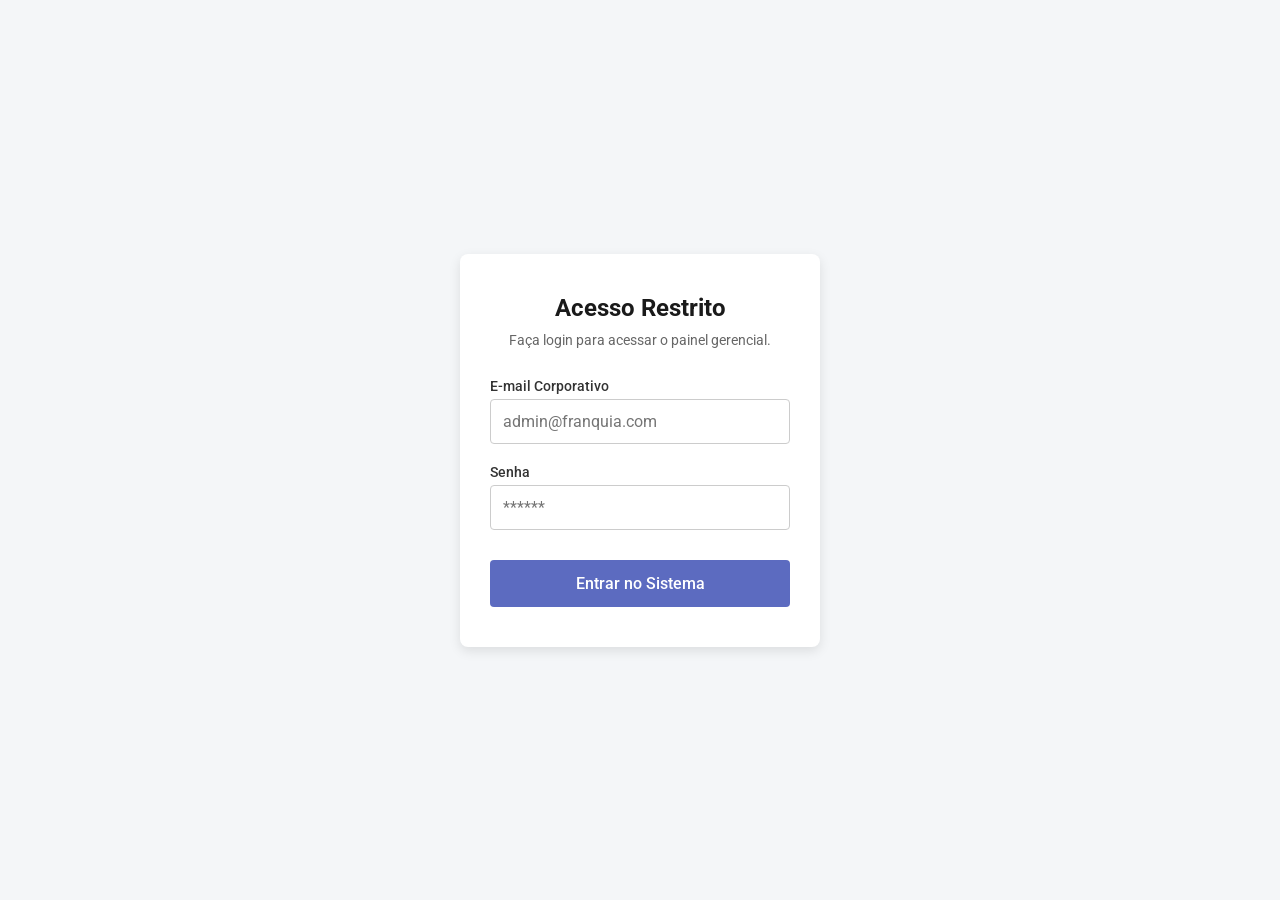
==== Franquias.Web/index.html @ 9a31c7cf "refactor: migracao do front-end para HTML, CSS e JavaScript puro com painel dinamico" ====
<!DOCTYPE html>
<html lang="pt-BR">
<head>
    <meta charset="UTF-8">
    <meta name="viewport" content="width=device-width, initial-scale=1.0">
    <title>Gestão de Franquias S/A - Login</title>
    <!-- Conectando o arquivo de pintura -->
    <link rel="stylesheet" href="style.css">
    <!-- Trazendo uma fonte moderna do Google -->
    <link href="https://fonts.googleapis.com/css2?family=Roboto:wght@300;400;500;700&display=swap" rel="stylesheet">
</head>
<body>

    <div class="login-container">
        <div class="login-card">
            <h2>Acesso Restrito</h2>
            <p>Faça login para acessar o painel gerencial.</p>
            
            <div class="input-group">
                <label for="email">E-mail Corporativo</label>
                <input type="email" id="email" placeholder="admin@franquia.com">
            </div>

            <div class="input-group">
                <label for="senha">Senha</label>
                <input type="password" id="senha" placeholder="******">
            </div>

            <p id="mensagem-erro" class="erro-oculto">E-mail ou senha incorretos.</p>

            <button id="btn-login">Entrar no Sistema</button>
        </div>
    </div>

    <!-- Conectando o motor de JavaScript -->
    <script src="script.js"></script>
</body>
</html>
---- Franquias.Web/style.css ----
/* Reset padrão para garantir que funcione igual em todos os navegadores */
* {
    margin: 0;
    padding: 0;
    box-sizing: border-box;
    font-family: 'Roboto', sans-serif;
}

/* Fundo da tela: um cinza bem claro e elegante */
body {
    background-color: #f4f6f8;
    display: flex;
    justify-content: center;
    align-items: center;
    height: 100vh;
    color: #333;
}

/* Container para centralizar o cartão na tela */
.login-container {
    width: 100%;
    max-width: 400px;
    padding: 20px;
}

/* O cartão branco do formulário com sombra */
.login-card {
    background-color: #ffffff;
    padding: 40px 30px;
    border-radius: 8px;
    box-shadow: 0 4px 12px rgba(0, 0, 0, 0.1);
    text-align: center;
}

.login-card h2 {
    margin-bottom: 10px;
    color: #1a1a1a;
}

.login-card p {
    font-size: 14px;
    color: #666;
    margin-bottom: 30px;
}

/* Estrutura das caixas de texto */
.input-group {
    text-align: left;
    margin-bottom: 20px;
}

.input-group label {
    display: block;
    font-size: 14px;
    font-weight: 500;
    margin-bottom: 5px;
    color: #333;
}

.input-group input {
    width: 100%;
    padding: 12px;
    border: 1px solid #ccc;
    border-radius: 4px;
    font-size: 16px;
    transition: border-color 0.3s;
}

/* Efeito ao clicar na caixa de texto */
.input-group input:focus {
    border-color: #5C6BC0; /* Azul corporativo */
    outline: none;
}

/* Botão principal */
button {
    width: 100%;
    padding: 14px;
    background-color: #5C6BC0;
    color: white;
    border: none;
    border-radius: 4px;
    font-size: 16px;
    font-weight: 500;
    cursor: pointer;
    transition: background-color 0.3s;
    margin-top: 10px;
}

button:hover {
    background-color: #3F51B5; /* Azul mais escuro ao passar o mouse */
}

/* Ocultar a mensagem de erro por padrão */
.erro-oculto {
    display: none;
}

/* Estilo da mensagem de erro quando aparecer */
#mensagem-erro {
    color: #d32f2f;
    font-size: 14px;
    margin-bottom: 15px;
    margin-top: -10px;
    font-weight: 500;
}




/* =========================================
   ESTILOS DO DASHBOARD (dashboard.html)
   ========================================= */

.dashboard-layout {
    display: flex;
    justify-content: flex-start;
    align-items: stretch;
    background-color: #f4f6f8;
}

/* Menu Lateral */
.sidebar {
    width: 250px;
    background-color: #343a40; /* Cor escura estilo MudBlazor */
    color: white;
    min-height: 100vh;
    display: flex;
    flex-direction: column;
}

.sidebar-header {
    padding: 20px;
    background-color: #23272b;
    border-bottom: 1px solid #4b545c;
}

.nav-links {
    list-style: none;
    padding: 10px 0;
}

.nav-links li a {
    display: block;
    padding: 15px 20px;
    color: #c2c7d0;
    text-decoration: none;
    font-weight: 500;
    transition: 0.3s;
}

.nav-links li a:hover, .nav-links li a.active {
    background-color: #4b545c;
    color: white;
}

/* Área Principal */
.main-content {
    flex: 1;
    padding: 40px;
}

.top-header h1 {
    color: #333;
    margin-bottom: 5px;
}

.top-header p {
    color: #666;
    margin-bottom: 30px;
}

/* Grid de Cartões */
.cards-grid {
    display: grid;
    grid-template-columns: repeat(auto-fit, minmax(250px, 1fr));
    gap: 20px;
}

.card {
    background-color: white;
    padding: 25px;
    border-radius: 8px;
    box-shadow: 0 2px 8px rgba(0,0,0,0.05);
}

.card h3 {
    font-size: 16px;
    color: #666;
    margin-bottom: 15px;
    font-weight: 500;
}

.card-value {
    font-size: 32px;
    font-weight: 700;
}

/* Cores dos números */
.text-primary { color: #5C6BC0; }
.text-success { color: #4CAF50; }
.text-danger { color: #F44336; }
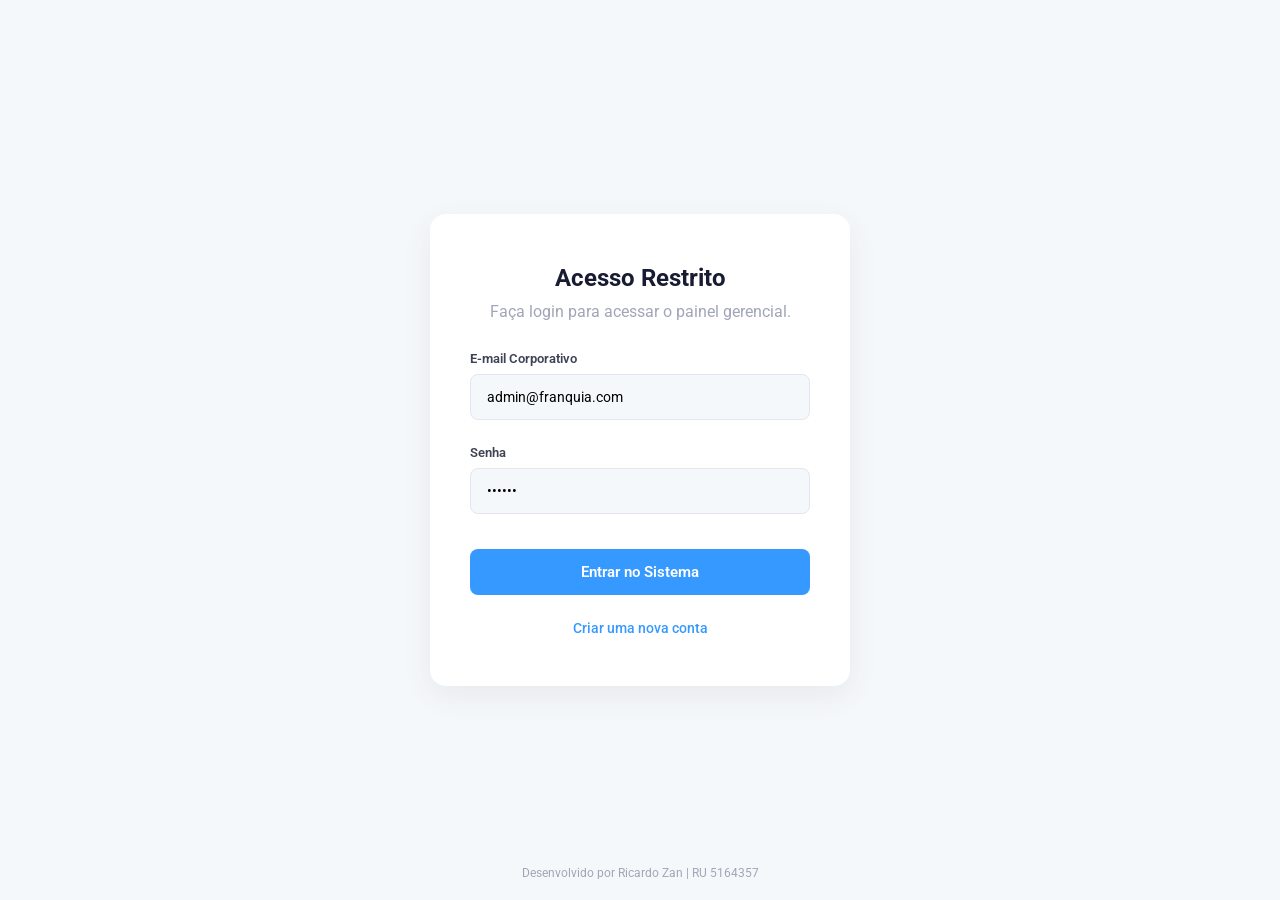
==== commit 5256de73: "fix: ajuste no payload de cadastro para integrar com a API" ====
--- a/Franquias.Web/index.html
+++ b/Franquias.Web/index.html
@@ -18,18 +18,30 @@
             
             <div class="input-group">
                 <label for="email">E-mail Corporativo</label>
-                <input type="email" id="email" placeholder="admin@franquia.com">
+                <!-- Atributo value adicionado para auto-preenchimento -->
+                <input type="email" id="email" value="admin@franquia.com" placeholder="admin@franquia.com">
             </div>
 
             <div class="input-group">
                 <label for="senha">Senha</label>
-                <input type="password" id="senha" placeholder="******">
+                <!-- Atributo value adicionado para auto-preenchimento -->
+                <input type="password" id="senha" value="123456" placeholder="******">
             </div>
 
             <p id="mensagem-erro" class="erro-oculto">E-mail ou senha incorretos.</p>
 
             <button id="btn-login">Entrar no Sistema</button>
+
+            <!-- Link para a tela de Cadastro -->
+            <div style="margin-top: 25px; font-size: 14px;">
+                <a href="cadastro.html" style="color: #3699ff; text-decoration: none; font-weight: 500;">Criar uma nova conta</a>
+            </div>
         </div>
+    </div>
+
+    <!-- Assinatura do Projeto Acadêmico -->
+    <div style="position: absolute; bottom: 20px; width: 100%; text-align: center; color: #a1a5b7; font-size: 12px;">
+        Desenvolvido por Ricardo Zan | RU 5164357
     </div>
 
     <!-- Conectando o motor de JavaScript -->
--- a/Franquias.Web/style.css
+++ b/Franquias.Web/style.css
@@ -1,4 +1,6 @@
-/* Reset padrão para garantir que funcione igual em todos os navegadores */
+/* =========================================
+   RESET E FONTES
+   ========================================= */
 * {
     margin: 0;
     padding: 0;
@@ -6,197 +8,261 @@
     font-family: 'Roboto', sans-serif;
 }
 
-/* Fundo da tela: um cinza bem claro e elegante */
 body {
-    background-color: #f4f6f8;
+    background-color: #f5f8fa; /* Fundo off-white moderno */
+    color: #3f4254;
+}
+
+/* =========================================
+   TELA DE LOGIN
+   ========================================= */
+.login-container {
     display: flex;
     justify-content: center;
     align-items: center;
     height: 100vh;
-    color: #333;
-}
-
-/* Container para centralizar o cartão na tela */
-.login-container {
-    width: 100%;
-    max-width: 400px;
     padding: 20px;
 }
 
-/* O cartão branco do formulário com sombra */
 .login-card {
-    background-color: #ffffff;
-    padding: 40px 30px;
-    border-radius: 8px;
-    box-shadow: 0 4px 12px rgba(0, 0, 0, 0.1);
+    background: #ffffff;
+    padding: 50px 40px;
+    border-radius: 16px;
+    box-shadow: 0px 10px 30px 0px rgba(82, 63, 105, 0.08);
     text-align: center;
+    width: 100%;
+    max-width: 420px;
 }
 
 .login-card h2 {
+    color: #181c32;
+    font-size: 24px;
+    font-weight: 700;
     margin-bottom: 10px;
-    color: #1a1a1a;
 }
 
 .login-card p {
-    font-size: 14px;
-    color: #666;
+    color: #a1a5b7;
     margin-bottom: 30px;
 }
 
-/* Estrutura das caixas de texto */
 .input-group {
     text-align: left;
-    margin-bottom: 20px;
+    margin-bottom: 25px;
 }
 
 .input-group label {
+    font-size: 13px;
+    font-weight: 600;
+    color: #3f4254;
+    margin-bottom: 8px;
     display: block;
+}
+
+.input-group input {
+    width: 100%;
+    padding: 14px 16px;
+    background-color: #f5f8fa;
+    border: 1px solid #e4e6ef;
+    border-radius: 8px;
     font-size: 14px;
-    font-weight: 500;
-    margin-bottom: 5px;
-    color: #333;
-}
-
-.input-group input {
-    width: 100%;
-    padding: 12px;
-    border: 1px solid #ccc;
-    border-radius: 4px;
-    font-size: 16px;
-    transition: border-color 0.3s;
-}
-
-/* Efeito ao clicar na caixa de texto */
+    transition: all 0.3s ease;
+}
+
 .input-group input:focus {
-    border-color: #5C6BC0; /* Azul corporativo */
+    background-color: #ffffff;
+    border-color: #3699ff;
+    box-shadow: 0 0 0 3px rgba(54, 153, 255, 0.1);
     outline: none;
 }
 
-/* Botão principal */
 button {
     width: 100%;
     padding: 14px;
-    background-color: #5C6BC0;
+    background-color: #3699ff;
     color: white;
     border: none;
-    border-radius: 4px;
-    font-size: 16px;
-    font-weight: 500;
+    border-radius: 8px;
+    font-size: 15px;
+    font-weight: 600;
     cursor: pointer;
-    transition: background-color 0.3s;
+    transition: all 0.3s ease;
     margin-top: 10px;
 }
 
 button:hover {
-    background-color: #3F51B5; /* Azul mais escuro ao passar o mouse */
-}
-
-/* Ocultar a mensagem de erro por padrão */
-.erro-oculto {
-    display: none;
-}
-
-/* Estilo da mensagem de erro quando aparecer */
-#mensagem-erro {
-    color: #d32f2f;
-    font-size: 14px;
-    margin-bottom: 15px;
-    margin-top: -10px;
-    font-weight: 500;
-}
-
-
-
-
-/* =========================================
-   ESTILOS DO DASHBOARD (dashboard.html)
-   ========================================= */
-
+    background-color: #187de4;
+    box-shadow: 0px 4px 12px rgba(54, 153, 255, 0.3);
+}
+
+.erro-oculto { display: none; }
+#mensagem-erro { color: #f1416c; font-size: 13px; font-weight: 500; margin: -10px 0 15px 0; }
+
+/* =========================================
+   DASHBOARD E UNIDADES (LAYOUT GERAL)
+   ========================================= */
 .dashboard-layout {
     display: flex;
-    justify-content: flex-start;
-    align-items: stretch;
-    background-color: #f4f6f8;
-}
-
-/* Menu Lateral */
+    min-height: 100vh;
+}
+
+/* Sidebar Dark Premium */
 .sidebar {
-    width: 250px;
-    background-color: #343a40; /* Cor escura estilo MudBlazor */
-    color: white;
-    min-height: 100vh;
+    width: 260px;
+    background: linear-gradient(180deg, #1e1e2d 0%, #151521 100%);
+    color: #ffffff;
     display: flex;
     flex-direction: column;
+    box-shadow: 2px 0 10px rgba(0,0,0,0.1);
 }
 
 .sidebar-header {
-    padding: 20px;
-    background-color: #23272b;
-    border-bottom: 1px solid #4b545c;
+    padding: 30px 25px;
+    border-bottom: 1px solid rgba(255,255,255,0.05);
+}
+
+.sidebar-header h2 {
+    font-size: 22px;
+    font-weight: 700;
+    letter-spacing: 1px;
+    color: #ffffff;
 }
 
 .nav-links {
     list-style: none;
-    padding: 10px 0;
+    padding: 20px 0;
 }
 
 .nav-links li a {
-    display: block;
-    padding: 15px 20px;
-    color: #c2c7d0;
+    display: flex;
+    align-items: center;
+    padding: 15px 25px;
+    color: #9899ac;
     text-decoration: none;
     font-weight: 500;
-    transition: 0.3s;
+    font-size: 14px;
+    transition: all 0.3s ease;
+    border-left: 4px solid transparent;
 }
 
 .nav-links li a:hover, .nav-links li a.active {
-    background-color: #4b545c;
-    color: white;
+    background-color: #1b1b29;
+    color: #ffffff;
+    border-left: 4px solid #3699ff;
 }
 
 /* Área Principal */
 .main-content {
     flex: 1;
-    padding: 40px;
+    padding: 40px 50px;
+    background-color: #f5f8fa;
+}
+
+.top-header {
+    margin-bottom: 40px;
 }
 
 .top-header h1 {
-    color: #333;
-    margin-bottom: 5px;
+    font-size: 28px;
+    color: #181c32;
+    font-weight: 700;
+    margin-bottom: 8px;
 }
 
 .top-header p {
-    color: #666;
-    margin-bottom: 30px;
-}
-
-/* Grid de Cartões */
+    color: #a1a5b7;
+    font-size: 15px;
+}
+
+/* =========================================
+   CARDS DE INDICADORES
+   ========================================= */
 .cards-grid {
     display: grid;
-    grid-template-columns: repeat(auto-fit, minmax(250px, 1fr));
-    gap: 20px;
+    grid-template-columns: repeat(auto-fit, minmax(280px, 1fr));
+    gap: 25px;
 }
 
 .card {
-    background-color: white;
-    padding: 25px;
-    border-radius: 8px;
-    box-shadow: 0 2px 8px rgba(0,0,0,0.05);
+    background-color: #ffffff;
+    padding: 30px;
+    border-radius: 16px;
+    box-shadow: 0px 4px 20px 0px rgba(82, 63, 105, 0.05);
+    border: 1px solid #eff2f5;
+    transition: all 0.3s ease;
+}
+
+.card:hover {
+    transform: translateY(-5px);
+    box-shadow: 0px 8px 25px 0px rgba(82, 63, 105, 0.1);
 }
 
 .card h3 {
-    font-size: 16px;
-    color: #666;
+    font-size: 15px;
+    color: #a1a5b7;
+    font-weight: 600;
     margin-bottom: 15px;
+    text-transform: uppercase;
+    letter-spacing: 0.5px;
+}
+
+.card-value {
+    font-size: 36px;
+    font-weight: 700;
+    letter-spacing: -1px;
+}
+
+/* Cores vibrantes estilo SaaS */
+.text-primary { color: #3699ff; }
+.text-success { color: #1bc5bd; }
+.text-danger { color: #f1416c; }
+
+/* =========================================
+   TABELAS PROFISSIONAIS (DATA GRIDS)
+   ========================================= */
+.mt-4 { margin-top: 40px; }
+
+.recent-sales-section .card {
+    padding: 0; /* Remove o padding padrão para a tabela encostar nas bordas */
+    overflow: hidden;
+}
+
+.recent-sales-section h3 {
+    padding: 25px 30px 15px 30px;
+    margin: 0;
+    border-bottom: 1px solid #eff2f5;
+}
+
+.sales-table {
+    width: 100%;
+    border-collapse: collapse;
+}
+
+.sales-table th {
+    background-color: #fcfcfc;
+    color: #b5b5c3;
+    font-weight: 600;
+    font-size: 12px;
+    text-transform: uppercase;
+    letter-spacing: 1px;
+    padding: 15px 30px;
+    text-align: left;
+    border-bottom: 1px dashed #eff2f5;
+}
+
+.sales-table td {
+    padding: 18px 30px;
+    font-size: 14px;
     font-weight: 500;
-}
-
-.card-value {
-    font-size: 32px;
-    font-weight: 700;
-}
-
-/* Cores dos números */
-.text-primary { color: #5C6BC0; }
-.text-success { color: #4CAF50; }
-.text-danger { color: #F44336; }+    color: #3f4254;
+    border-bottom: 1px dashed #eff2f5;
+    transition: background-color 0.2s ease;
+}
+
+.sales-table tbody tr:hover td {
+    background-color: #f9f9f9;
+}
+
+.sales-table tr:last-child td {
+    border-bottom: none;
+}
